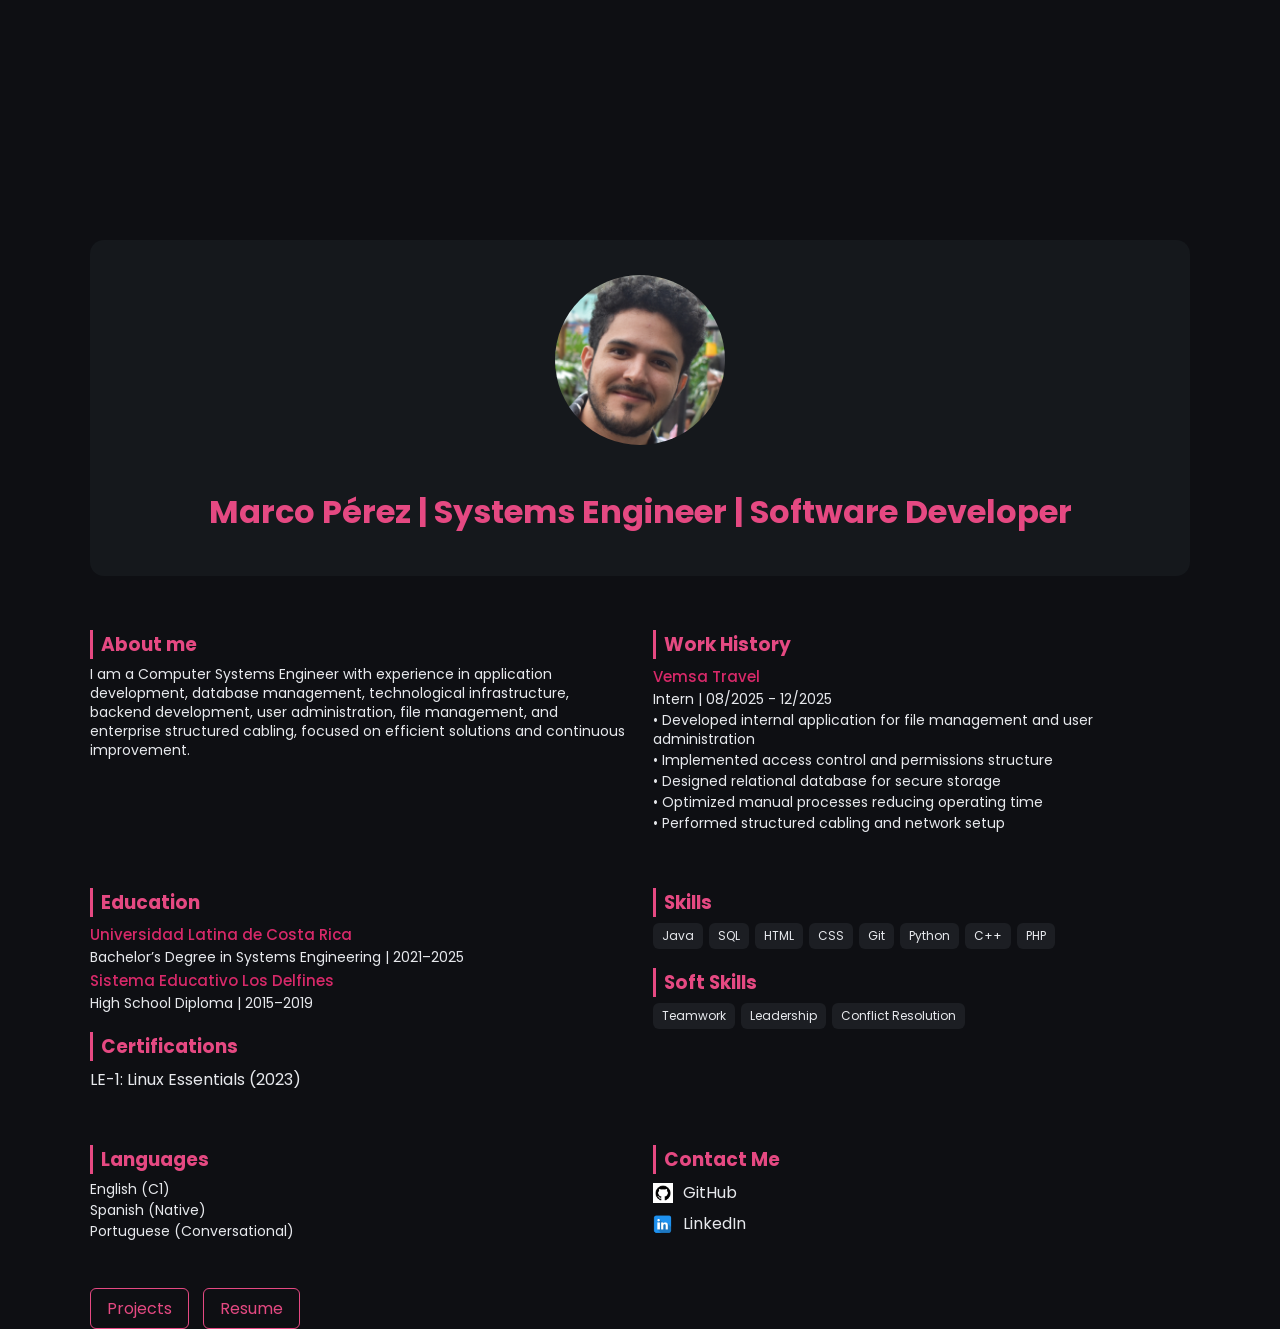
==== index.html @ 9535a128 "style changes 3" ====
<!DOCTYPE html>
<html>

<head>
  <title>Marco | Developer</title>
  <link rel="stylesheet" href="styles.css">
  <link href="https://fonts.googleapis.com/css2?family=Poppins&display=swap" rel="stylesheet">
</head>

<body>

  <div class="container">

    <div class="left">

      <!-- FOTO + NOMBRE ARRIBA -->
      <div class="full profile-top header-card">
        <img src="imagen.jpg">
        <h1>Marco Pérez | Systems Engineer | Software Developer</h1>
      </div>

      <!-- ABOUT -->
      <div class="section">
        <h3>About me</h3>
        <p>
          I am a Computer Systems Engineer with experience in application development, database management,
          technological infrastructure, backend development, user administration, file management, and enterprise
          structured cabling, focused on efficient solutions and continuous improvement.
        </p>
      </div>

      <!-- WORK -->
      <div class="section">
        <h3>Work History</h3>

        <h2>Vemsa Travel</h2>
        <p>Intern | 08/2025 - 12/2025</p>

        <p>• Developed internal application for file management and user administration</p>
        <p>• Implemented access control and permissions structure</p>
        <p>• Designed relational database for secure storage</p>
        <p>• Optimized manual processes reducing operating time</p>
        <p>• Performed structured cabling and network setup</p>
      </div>

      <!-- EDUCATION -->
      <div class="section">
        <h3>Education</h3>

        <h2>Universidad Latina de Costa Rica</h2>
        <p>Bachelor’s Degree in Systems Engineering | 2021–2025</p>

        <h2>Sistema Educativo Los Delfines</h2>
        <p>High School Diploma | 2015–2019</p>

        <h3>Certifications</h3>
        <a href="https://cs.lpi.org/caf/Xamman/certification/verify/LPI000562621/c6m9uy74zy" target="_blank">
          LE-1: Linux Essentials (2023)
        </a>
      </div>

      <!-- SKILLS -->
      <div class="section">
        <h3>Skills</h3>
        <div class="skills">
          <span class="skill">Java</span>
          <span class="skill">SQL</span>
          <span class="skill">HTML</span>
          <span class="skill">CSS</span>
          <span class="skill">Git</span>
          <span class="skill">Python</span>
          <span class="skill">C++</span>
          <span class="skill">PHP</span>
        </div>

        <h3>Soft Skills</h3>
        <div class="skills">
          <span class="skill">Teamwork</span>
          <span class="skill">Leadership</span>
          <span class="skill">Conflict Resolution</span>
        </div>
      </div>

      <!-- LANGUAGES -->
      <div class="section">
        <h3>Languages</h3>
        <p>English (C1)</p>
        <p>Spanish (Native)</p>
        <p>Portuguese (Conversational)</p>
      </div>

      <!-- CONTACT -->
      <div class="section">
        <h3>Contact Me</h3>

        <div class="contact">
          <a href="https://github.com/MarcoLeonardo-PR" target="_blank">
            <img src="github.jpg">
            <span>GitHub</span>
          </a>

          <a href="https://www.linkedin.com/in/marcoperezribeiro/" target="_blank">
            <img src="linkedin.png">
            <span>LinkedIn</span>
          </a>
        </div>
      </div>

      <!-- BOTONES -->
      <div class="full">
        <a href="proyectos.html" class="projects-btn">Projects</a>
        <a href="Resume_Marco_Perez_Ribeiro.pdf" target="_blank" class="projects-btn">Resume</a>
      </div>

    </div>

  </div>

</body>

</html>
---- styles.css ----
body {
  margin: 0;
  font-family: 'Poppins', sans-serif;
  background: #0E0F13;
  color: #E7E9ED;
}

/* CONTENEDOR */
.container {
  max-width: 1100px;
  margin: 0 auto;
  padding-top: 240px;
  display: flex;
  justify-content: center;
}

/* GRID */
.left {
  display: grid;
  grid-template-columns: 1fr 1fr;
  gap: 35px 25px; /* ↓ menos vertical, ↑ más horizontal */
  width: 100%;
}

/* FULL */
.full {
  grid-column: span 2;
}

/* HEADER */
.header-card {
  background: #15181c; /* tu nuevo color */
  padding: 35px;
  border-radius: 14px;
  text-align: center;
}

/* FOTO MÁS GRANDE */
.profile-top img {
  width: 170px;
  height: 170px;
  border-radius: 50%;
  object-fit: cover;
  margin-bottom: 15px;
}

/* TITULOS */
h1 {
  color: #E54982;
  margin-bottom: 5px;
}

/* SUBTITULO REAL */
h2 {
  color: #d72969;
  font-size: 15px; /* ahora sí más grande que texto */
  font-weight: 500;
  margin: 2px 0;
}

h3 {
  color: #E54982;
  margin-bottom: 6px;
  border-left: 3px solid #E54982;
  padding-left: 8px;
}

/* TEXTO */
p {
  margin: 2px 0;
  font-size: 14px;
  line-height: 1.35;
}

/* SECCIONES */
.section {
  margin: 0; /* elimina espacios verticales */
}

/* ARREGLO DE HUECOS GRANDES */
.section.full {
  margin-bottom: 10px;
}

/* LINKS */
a {
  color: #E7E9ED;
  text-decoration: none;
  transition: 0.2s;
}

a:hover {
  color: #E54982;
}

a:visited {
  color: #E7E9ED;
}

/* CONTACT */
.contact a {
  display: flex;
  align-items: center;
  gap: 10px;
  margin-bottom: 6px;
}

.contact img {
  width: 20px;
  height: 20px;
}

/* SKILLS */
.skills {
  display: flex;
  flex-wrap: wrap;
  gap: 6px;
}

.skill {
  background: #83899020;
  padding: 4px 9px;
  border-radius: 6px;
  font-size: 12px;
}

/* BOTONES */
.projects-btn {
  display: inline-block;
  margin-top: 10px;
  margin-right: 10px;
  padding: 7px 16px;
  border: 1px solid #E54982;
  color: #E54982;
  border-radius: 6px;
  transition: 0.3s;
}

.projects-btn:hover {
  background: #E54982;
  color: white;
}
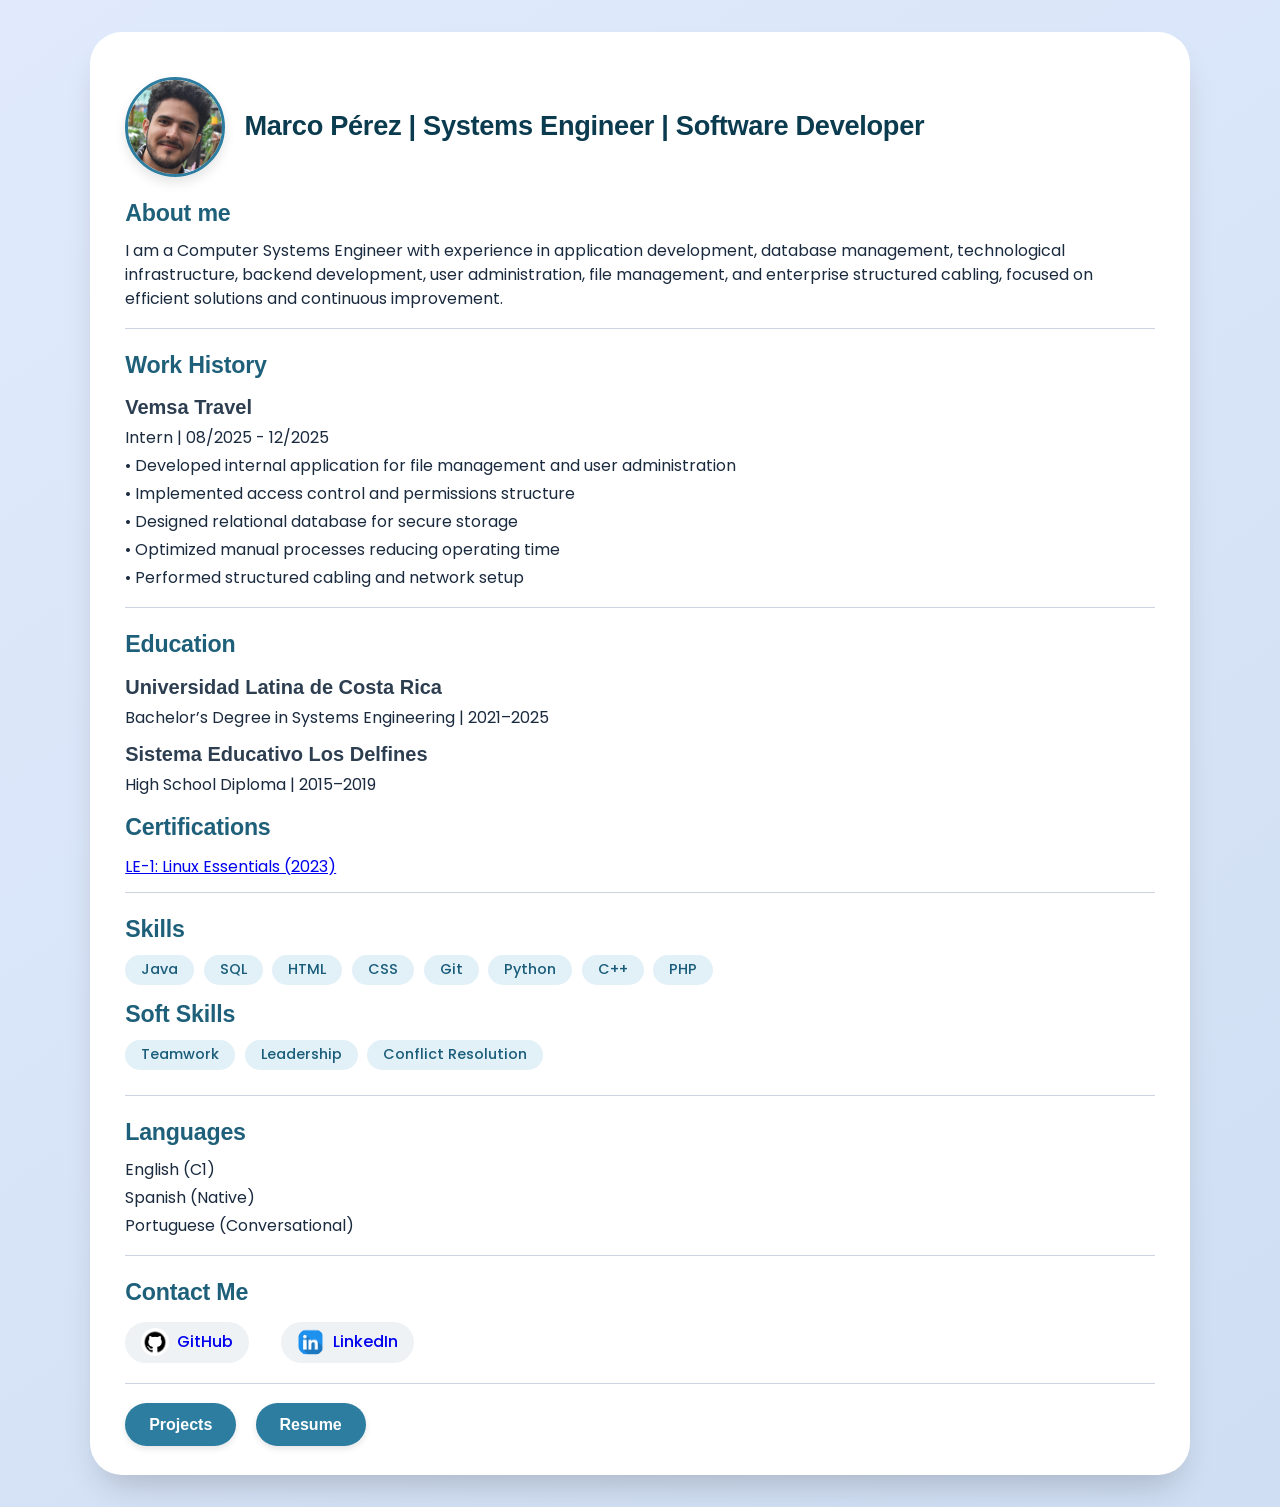
==== commit c017928f: "commit fixes" ====
--- a/index.html
+++ b/index.html
@@ -1,3 +1,4 @@
+<!-- index.html -->
 <!DOCTYPE html>
 <html>
 
@@ -13,9 +14,9 @@
 
     <div class="left">
 
-      <!-- FOTO + NOMBRE ARRIBA -->
+      <!-- FOTO + NOMBRE ARRIBA (espacio superior reducido) -->
       <div class="full profile-top header-card">
-        <img src="imagen.jpg">
+        <img src="imagen.jpg" alt="Marco Pérez">
         <h1>Marco Pérez | Systems Engineer | Software Developer</h1>
       </div>
 
@@ -43,7 +44,7 @@
         <p>• Performed structured cabling and network setup</p>
       </div>
 
-      <!-- EDUCATION -->
+      <!-- EDUCATION (ahora con menos espacio arriba respecto a About) -->
       <div class="section">
         <h3>Education</h3>
 
@@ -81,7 +82,7 @@
         </div>
       </div>
 
-      <!-- LANGUAGES -->
+      <!-- LANGUAGES (separación reducida con Soft Skills) -->
       <div class="section">
         <h3>Languages</h3>
         <p>English (C1)</p>
@@ -89,18 +90,18 @@
         <p>Portuguese (Conversational)</p>
       </div>
 
-      <!-- CONTACT -->
+      <!-- CONTACT (espacio reducido) -->
       <div class="section">
         <h3>Contact Me</h3>
 
         <div class="contact">
           <a href="https://github.com/MarcoLeonardo-PR" target="_blank">
-            <img src="github.jpg">
+            <img src="github.jpg" alt="GitHub">
             <span>GitHub</span>
           </a>
 
           <a href="https://www.linkedin.com/in/marcoperezribeiro/" target="_blank">
-            <img src="linkedin.png">
+            <img src="linkedin.png" alt="LinkedIn">
             <span>LinkedIn</span>
           </a>
         </div>
--- a/styles.css
+++ b/styles.css
@@ -1,142 +1,247 @@
+/* styles.css */
+* {
+  margin: 0;
+  padding: 0;
+  box-sizing: border-box;
+}
+
 body {
-  margin: 0;
+  background: linear-gradient(145deg, #e0eafc 0%, #cfdef3 100%);
   font-family: 'Poppins', sans-serif;
-  background: #0E0F13;
-  color: #E7E9ED;
-}
-
-/* CONTENEDOR */
+  padding: 2rem;
+  font-size: 1.1rem; /* texto base más grande */
+  line-height: 1.5;
+  color: #1a2a3f;
+}
+
 .container {
   max-width: 1100px;
   margin: 0 auto;
-  padding-top: 240px;
-  display: flex;
-  justify-content: center;
-}
-
-/* GRID */
+}
+
 .left {
-  display: grid;
-  grid-template-columns: 1fr 1fr;
-  gap: 35px 25px; /* ↓ menos vertical, ↑ más horizontal */
-  width: 100%;
-}
-
-/* FULL */
-.full {
-  grid-column: span 2;
-}
-
-/* HEADER */
-.header-card {
-  background: #15181c; /* tu nuevo color */
-  padding: 35px;
-  border-radius: 14px;
-  text-align: center;
-}
-
-/* FOTO MÁS GRANDE */
+  background: #ffffffdd;
+  backdrop-filter: blur(2px);
+  background: #fff;
+  border-radius: 2rem;
+  box-shadow: 0 20px 35px -12px rgba(0,0,0,0.2);
+  padding: 1.8rem 2.2rem;
+  transition: all 0.2s;
+}
+
+/* Header (foto + nombre) más arriba */
+.profile-top {
+  display: flex;
+  align-items: center;
+  gap: 1.5rem;
+  flex-wrap: wrap;
+  margin-bottom: 1.2rem;
+  margin-top: 0;        /* elimina espacio superior extra */
+  padding-top: 0;
+}
+
 .profile-top img {
-  width: 170px;
-  height: 170px;
+  width: 100px;
+  height: 100px;
+  object-fit: cover;
+  border-radius: 50%;
+  border: 3px solid #2c7da0;
+  box-shadow: 0 6px 12px rgba(0,0,0,0.1);
+}
+
+.profile-top h1 {
+  font-size: 1.7rem;
+  font-weight: 600;
+  color: #0b3b4f;
+  letter-spacing: -0.3px;
+  margin: 0;
+}
+
+/* Secciones: reducimos espacio entre ellas */
+.section {
+  margin-bottom: 1.2rem;  /* antes era más grande */
+  border-bottom: 1px solid #cbd5e1;
+  padding-bottom: 0.8rem;
+}
+
+.section:last-of-type {
+  border-bottom: none;
+}
+
+.section h3 {
+  font-size: 1.45rem;
+  font-weight: 600;
+  color: #1e5f7a;
+  margin: 0.8rem 0 0.5rem 0;
+  letter-spacing: -0.2px;
+}
+
+.section h2 {
+  font-size: 1.25rem;
+  font-weight: 600;
+  margin: 0.6rem 0 0.2rem 0;
+  color: #2c3e50;
+}
+
+.section p, .section a {
+  font-size: 1rem;
+  margin: 0.25rem 0;
+}
+
+.skills {
+  display: flex;
+  flex-wrap: wrap;
+  gap: 0.6rem;
+  margin: 0.5rem 0 0.8rem 0;
+}
+
+.skill {
+  background: #e2f0f7;
+  padding: 0.25rem 1rem;
+  border-radius: 30px;
+  font-size: 0.9rem;
+  font-weight: 500;
+  color: #1a5d7a;
+}
+
+/* Contacto iconos + texto */
+.contact {
+  display: flex;
+  gap: 2rem;
+  margin: 0.5rem 0 0.2rem;
+}
+
+.contact a {
+  display: inline-flex;
+  align-items: center;
+  gap: 0.5rem;
+  text-decoration: none;
+  background: #eef2f5;
+  padding: 0.4rem 1rem;
+  border-radius: 40px;
+  transition: 0.2s;
+  font-weight: 500;
+}
+
+.contact a:hover {
+  background: #cbdde9;
+  transform: scale(1.02);
+}
+
+.contact img {
+  width: 28px;
+  height: 28px;
   border-radius: 50%;
   object-fit: cover;
-  margin-bottom: 15px;
-}
-
-/* TITULOS */
+}
+
+/* Botones generales (Projects, Resume, Volver) */
+.full {
+  display: flex;
+  gap: 1.2rem;
+  margin-top: 1rem;
+  flex-wrap: wrap;
+}
+
+.projects-btn, .index-btn {
+  background: #2c7da0;
+  color: white;
+  padding: 0.6rem 1.5rem;
+  border-radius: 40px;
+  text-decoration: none;
+  font-weight: 600;
+  font-size: 1rem;
+  transition: 0.2s;
+  display: inline-block;
+  border: none;
+  cursor: pointer;
+  box-shadow: 0 3px 6px rgba(0,0,0,0.1);
+}
+
+.projects-btn:hover, .index-btn:hover {
+  background: #1f5e7a;
+  transform: translateY(-2px);
+}
+
+/* Ajuste específico para reducir espacio entre Soft Skills y Contact Me */
+.section:has(h3:contains("Soft Skills")) + .section,
+.section:has(h3:contains("Languages")) + .section {
+  margin-top: 0.2rem;
+}
+
+/* También reducimos espacio entre About me y Work History? Se pide específicamente between About me y Education (son distintas secciones), igualmente entre soft skills y contact me */
+/* La estructura ya tiene .section, el margin-bottom de .section = 1.2rem, y entre la sección de Skills y Languages ya es pequeño. 
+   Para mayor control, forzamos que el último .section (Contact) no tenga margen extra arriba */
+.section:last-of-type {
+  margin-bottom: 0;
+}
+
+/* Projects page (proyectos.html) */
+.projects {
+  display: flex;
+  flex-direction: column;
+  gap: 1.5rem;
+  margin: 1rem 0;
+}
+
+.project {
+  display: flex;
+  align-items: center;
+  gap: 1.2rem;
+  background: #f8fafc;
+  padding: 0.8rem;
+  border-radius: 1.5rem;
+  transition: 0.1s;
+}
+
+.project img {
+  width: 60px;
+  height: 60px;
+  border-radius: 16px;
+  object-fit: cover;
+  background: #cbd5e1;
+}
+
+.project a {
+  font-size: 1.15rem;
+  font-weight: 500;
+  text-decoration: none;
+  color: #1e5f7a;
+}
+
+.project a:hover {
+  text-decoration: underline;
+}
+
+nav {
+  margin-bottom: 1rem;
+  text-align: left;
+}
+
+nav a {
+  background: #2c7da0;
+  padding: 0.4rem 1rem;
+  border-radius: 2rem;
+  text-decoration: none;
+  color: white;
+  font-weight: 500;
+}
+
+/* Ajustes extra para espaciado consistente */
 h1 {
-  color: #E54982;
-  margin-bottom: 5px;
-}
-
-/* SUBTITULO REAL */
-h2 {
-  color: #d72969;
-  font-size: 15px; /* ahora sí más grande que texto */
-  font-weight: 500;
-  margin: 2px 0;
-}
-
-h3 {
-  color: #E54982;
-  margin-bottom: 6px;
-  border-left: 3px solid #E54982;
-  padding-left: 8px;
-}
-
-/* TEXTO */
-p {
-  margin: 2px 0;
-  font-size: 14px;
-  line-height: 1.35;
-}
-
-/* SECCIONES */
-.section {
-  margin: 0; /* elimina espacios verticales */
-}
-
-/* ARREGLO DE HUECOS GRANDES */
-.section.full {
-  margin-bottom: 10px;
-}
-
-/* LINKS */
-a {
-  color: #E7E9ED;
-  text-decoration: none;
-  transition: 0.2s;
-}
-
-a:hover {
-  color: #E54982;
-}
-
-a:visited {
-  color: #E7E9ED;
-}
-
-/* CONTACT */
-.contact a {
-  display: flex;
-  align-items: center;
-  gap: 10px;
-  margin-bottom: 6px;
-}
-
-.contact img {
-  width: 20px;
-  height: 20px;
-}
-
-/* SKILLS */
-.skills {
-  display: flex;
-  flex-wrap: wrap;
-  gap: 6px;
-}
-
-.skill {
-  background: #83899020;
-  padding: 4px 9px;
-  border-radius: 6px;
-  font-size: 12px;
-}
-
-/* BOTONES */
-.projects-btn {
-  display: inline-block;
-  margin-top: 10px;
-  margin-right: 10px;
-  padding: 7px 16px;
-  border: 1px solid #E54982;
-  color: #E54982;
-  border-radius: 6px;
-  transition: 0.3s;
-}
-
-.projects-btn:hover {
-  background: #E54982;
-  color: white;
+  font-size: 2rem;
+  margin-bottom: 1rem;
+  color: #0b3b4f;
+}
+
+@media (max-width: 700px) {
+  body {
+    padding: 1rem;
+  }
+  .left {
+    padding: 1.2rem;
+  }
+  .profile-top h1 {
+    font-size: 1.3rem;
+  }
 }
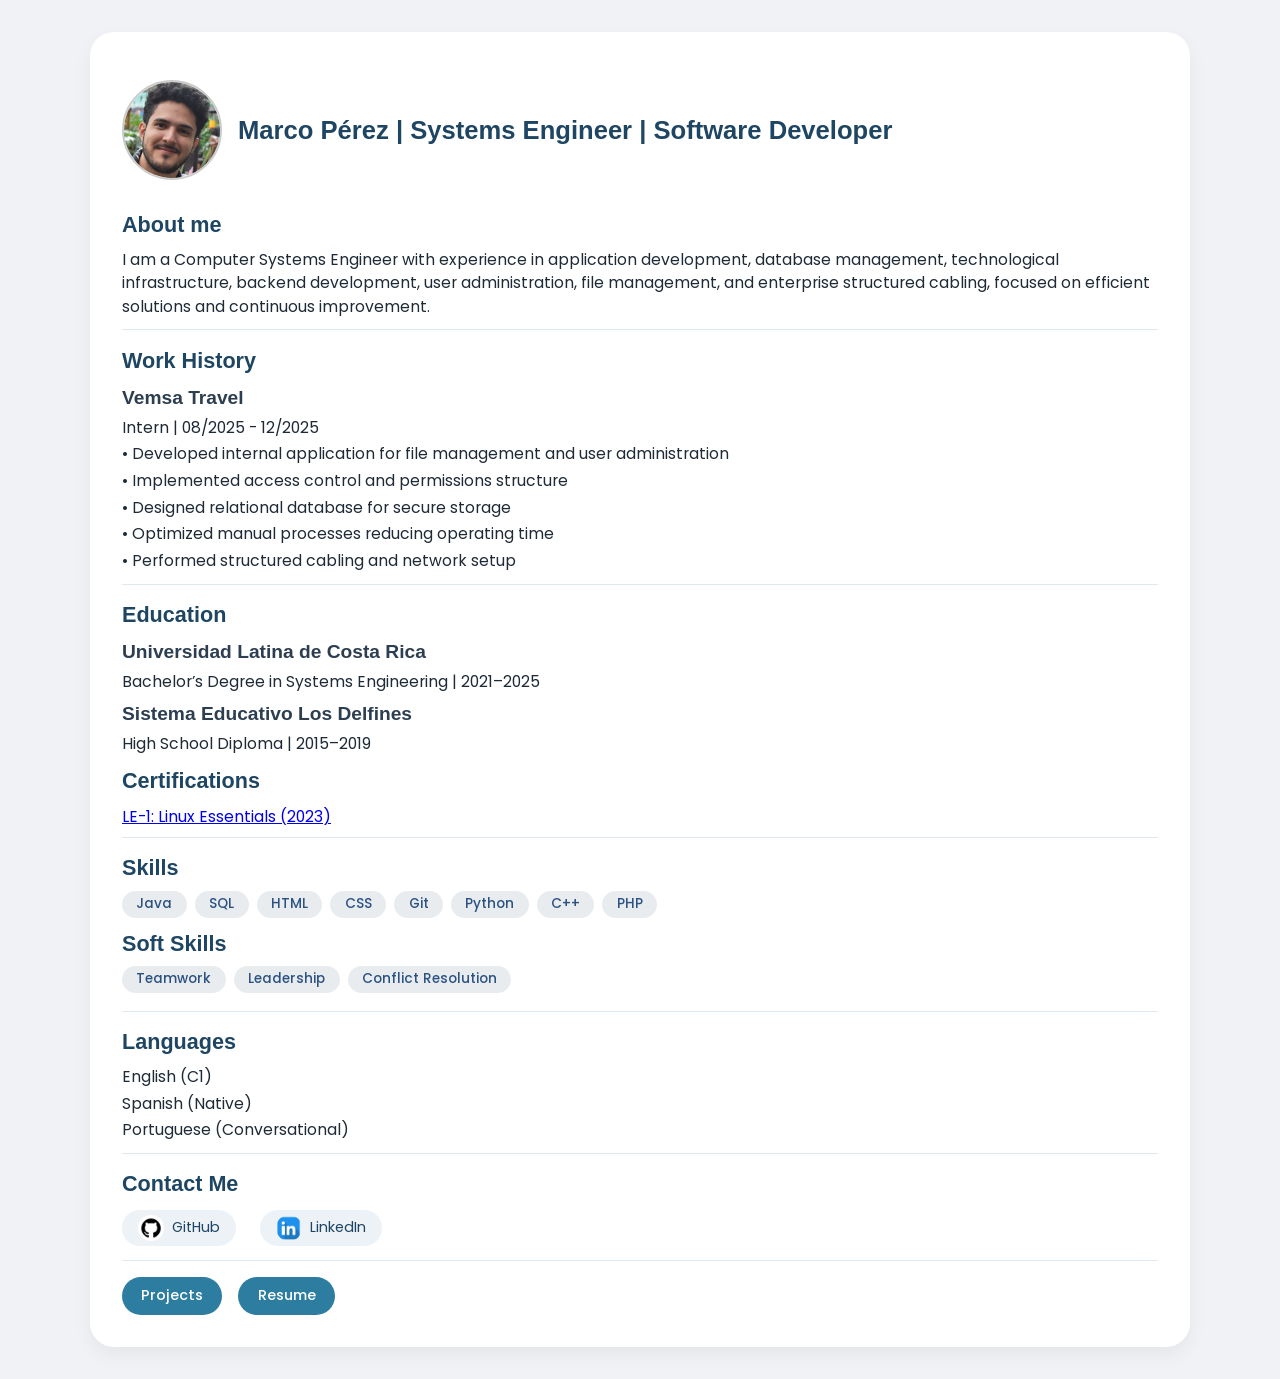
==== commit 83e8264b: "style revert" ====
--- a/index.html
+++ b/index.html
@@ -1,4 +1,3 @@
-<!-- index.html -->
 <!DOCTYPE html>
 <html>
 
@@ -14,8 +13,8 @@
 
     <div class="left">
 
-      <!-- FOTO + NOMBRE ARRIBA (espacio superior reducido) -->
-      <div class="full profile-top header-card">
+      <!-- FOTO + NOMBRE ARRIBA -->
+      <div class="full profile-top">
         <img src="imagen.jpg" alt="Marco Pérez">
         <h1>Marco Pérez | Systems Engineer | Software Developer</h1>
       </div>
@@ -44,7 +43,7 @@
         <p>• Performed structured cabling and network setup</p>
       </div>
 
-      <!-- EDUCATION (ahora con menos espacio arriba respecto a About) -->
+      <!-- EDUCATION -->
       <div class="section">
         <h3>Education</h3>
 
@@ -82,7 +81,7 @@
         </div>
       </div>
 
-      <!-- LANGUAGES (separación reducida con Soft Skills) -->
+      <!-- LANGUAGES -->
       <div class="section">
         <h3>Languages</h3>
         <p>English (C1)</p>
@@ -90,7 +89,7 @@
         <p>Portuguese (Conversational)</p>
       </div>
 
-      <!-- CONTACT (espacio reducido) -->
+      <!-- CONTACT -->
       <div class="section">
         <h3>Contact Me</h3>
 
--- a/styles.css
+++ b/styles.css
@@ -1,4 +1,5 @@
-/* styles.css */
+/* styles.css - mantiene el estilo original solo con ajustes de espaciado y tamaño */
+
 * {
   margin: 0;
   padding: 0;
@@ -6,12 +7,12 @@
 }
 
 body {
-  background: linear-gradient(145deg, #e0eafc 0%, #cfdef3 100%);
+  background: #f0f2f5;   /* color neutro claro, sin gradientes */
   font-family: 'Poppins', sans-serif;
   padding: 2rem;
-  font-size: 1.1rem; /* texto base más grande */
+  font-size: 1.05rem;    /* antes solía ser 1rem, ahora ligeramente más grande */
   line-height: 1.5;
-  color: #1a2a3f;
+  color: #1e2a36;
 }
 
 .container {
@@ -20,24 +21,20 @@
 }
 
 .left {
-  background: #ffffffdd;
-  backdrop-filter: blur(2px);
-  background: #fff;
-  border-radius: 2rem;
-  box-shadow: 0 20px 35px -12px rgba(0,0,0,0.2);
-  padding: 1.8rem 2.2rem;
-  transition: all 0.2s;
-}
-
-/* Header (foto + nombre) más arriba */
+  background: white;
+  border-radius: 1.5rem;
+  box-shadow: 0 8px 20px rgba(0,0,0,0.05);
+  padding: 2rem 2rem;
+}
+
+/* Header más arriba: eliminamos margen superior */
 .profile-top {
   display: flex;
   align-items: center;
   gap: 1.5rem;
   flex-wrap: wrap;
-  margin-bottom: 1.2rem;
-  margin-top: 0;        /* elimina espacio superior extra */
-  padding-top: 0;
+  margin-top: 0;          /* antes podía tener margin-top, lo quitamos */
+  margin-bottom: 1.8rem;
 }
 
 .profile-top img {
@@ -45,70 +42,69 @@
   height: 100px;
   object-fit: cover;
   border-radius: 50%;
-  border: 3px solid #2c7da0;
-  box-shadow: 0 6px 12px rgba(0,0,0,0.1);
+  border: 2px solid #ccc;
 }
 
 .profile-top h1 {
-  font-size: 1.7rem;
+  font-size: 1.6rem;
   font-weight: 600;
-  color: #0b3b4f;
-  letter-spacing: -0.3px;
+  color: #1e4663;
   margin: 0;
 }
 
-/* Secciones: reducimos espacio entre ellas */
+/* Secciones: menos espacio entre ellas */
 .section {
-  margin-bottom: 1.2rem;  /* antes era más grande */
-  border-bottom: 1px solid #cbd5e1;
-  padding-bottom: 0.8rem;
+  margin-bottom: 0.9rem;   /* reducido respecto a lo original */
+  border-bottom: 1px solid #e2e8f0;
+  padding-bottom: 0.5rem;
 }
 
 .section:last-of-type {
   border-bottom: none;
+  margin-bottom: 0;
 }
 
 .section h3 {
-  font-size: 1.45rem;
+  font-size: 1.35rem;
   font-weight: 600;
-  color: #1e5f7a;
-  margin: 0.8rem 0 0.5rem 0;
-  letter-spacing: -0.2px;
+  color: #1e4663;
+  margin: 0.6rem 0 0.4rem 0;
 }
 
 .section h2 {
-  font-size: 1.25rem;
+  font-size: 1.2rem;
   font-weight: 600;
-  margin: 0.6rem 0 0.2rem 0;
+  margin: 0.4rem 0 0.1rem 0;
   color: #2c3e50;
 }
 
 .section p, .section a {
-  font-size: 1rem;
-  margin: 0.25rem 0;
-}
-
+  font-size: 0.98rem;
+  margin: 0.2rem 0;
+}
+
+/* Skills (mismo estilo original) */
 .skills {
   display: flex;
   flex-wrap: wrap;
-  gap: 0.6rem;
-  margin: 0.5rem 0 0.8rem 0;
+  gap: 0.5rem;
+  margin: 0.3rem 0 0.6rem 0;
 }
 
 .skill {
-  background: #e2f0f7;
-  padding: 0.25rem 1rem;
+  background: #e9ecef;
+  padding: 0.2rem 0.9rem;
   border-radius: 30px;
-  font-size: 0.9rem;
+  font-size: 0.85rem;
   font-weight: 500;
-  color: #1a5d7a;
-}
-
-/* Contacto iconos + texto */
+  color: #2c5282;
+}
+
+/* Contacto */
 .contact {
   display: flex;
-  gap: 2rem;
-  margin: 0.5rem 0 0.2rem;
+  gap: 1.5rem;
+  margin: 0.4rem 0 0.2rem;
 }
 
 .contact a {
@@ -116,29 +112,29 @@
   align-items: center;
   gap: 0.5rem;
   text-decoration: none;
-  background: #eef2f5;
-  padding: 0.4rem 1rem;
+  background: #edf2f7;
+  padding: 0.3rem 1rem;
   border-radius: 40px;
   transition: 0.2s;
-  font-weight: 500;
+  font-size: 0.9rem;
+  color: #1e4663;
 }
 
 .contact a:hover {
-  background: #cbdde9;
-  transform: scale(1.02);
+  background: #dce4ec;
 }
 
 .contact img {
-  width: 28px;
-  height: 28px;
+  width: 26px;
+  height: 26px;
   border-radius: 50%;
   object-fit: cover;
 }
 
-/* Botones generales (Projects, Resume, Volver) */
+/* Botones (Projects, Resume, Volver) */
 .full {
   display: flex;
-  gap: 1.2rem;
+  gap: 1rem;
   margin-top: 1rem;
   flex-wrap: wrap;
 }
@@ -146,92 +142,82 @@
 .projects-btn, .index-btn {
   background: #2c7da0;
   color: white;
-  padding: 0.6rem 1.5rem;
+  padding: 0.5rem 1.2rem;
   border-radius: 40px;
   text-decoration: none;
-  font-weight: 600;
-  font-size: 1rem;
+  font-weight: 500;
+  font-size: 0.9rem;
   transition: 0.2s;
   display: inline-block;
   border: none;
   cursor: pointer;
-  box-shadow: 0 3px 6px rgba(0,0,0,0.1);
 }
 
 .projects-btn:hover, .index-btn:hover {
   background: #1f5e7a;
-  transform: translateY(-2px);
-}
-
-/* Ajuste específico para reducir espacio entre Soft Skills y Contact Me */
-.section:has(h3:contains("Soft Skills")) + .section,
-.section:has(h3:contains("Languages")) + .section {
-  margin-top: 0.2rem;
-}
-
-/* También reducimos espacio entre About me y Work History? Se pide específicamente between About me y Education (son distintas secciones), igualmente entre soft skills y contact me */
-/* La estructura ya tiene .section, el margin-bottom de .section = 1.2rem, y entre la sección de Skills y Languages ya es pequeño. 
-   Para mayor control, forzamos que el último .section (Contact) no tenga margen extra arriba */
-.section:last-of-type {
-  margin-bottom: 0;
-}
-
-/* Projects page (proyectos.html) */
+}
+
+/* Página de proyectos */
 .projects {
   display: flex;
   flex-direction: column;
-  gap: 1.5rem;
+  gap: 1rem;
   margin: 1rem 0;
 }
 
 .project {
   display: flex;
   align-items: center;
-  gap: 1.2rem;
-  background: #f8fafc;
-  padding: 0.8rem;
-  border-radius: 1.5rem;
-  transition: 0.1s;
+  gap: 1rem;
+  background: #f9fafb;
+  padding: 0.6rem;
+  border-radius: 1rem;
 }
 
 .project img {
-  width: 60px;
-  height: 60px;
-  border-radius: 16px;
+  width: 55px;
+  height: 55px;
+  border-radius: 12px;
   object-fit: cover;
-  background: #cbd5e1;
+  background: #ddd;
 }
 
 .project a {
-  font-size: 1.15rem;
+  font-size: 1rem;
   font-weight: 500;
   text-decoration: none;
-  color: #1e5f7a;
-}
-
-.project a:hover {
-  text-decoration: underline;
+  color: #2c7da0;
 }
 
 nav {
   margin-bottom: 1rem;
-  text-align: left;
 }
 
 nav a {
   background: #2c7da0;
-  padding: 0.4rem 1rem;
+  padding: 0.3rem 1rem;
   border-radius: 2rem;
   text-decoration: none;
   color: white;
-  font-weight: 500;
-}
-
-/* Ajustes extra para espaciado consistente */
+  font-size: 0.9rem;
+}
+
 h1 {
-  font-size: 2rem;
-  margin-bottom: 1rem;
-  color: #0b3b4f;
+  font-size: 1.9rem;
+  margin-bottom: 0.8rem;
+  color: #1e4663;
+}
+
+/* Ajuste extra para reducir espacio entre Soft Skills y Contact Me:
+   la sección de Languages (que está en medio) tendrá menos margen superior */
+.section:has(h3:contains("Languages")) {
+  margin-top: 0;
+  margin-bottom: 0.5rem;
+}
+
+/* Además, reducimos el espacio después de Skills (donde están los Soft Skills) */
+.section:has(h3:contains("Skills")) {
+  margin-bottom: 0.3rem;
 }
 
 @media (max-width: 700px) {
@@ -239,9 +225,6 @@
     padding: 1rem;
   }
   .left {
-    padding: 1.2rem;
-  }
-  .profile-top h1 {
-    font-size: 1.3rem;
+    padding: 1rem;
   }
 }
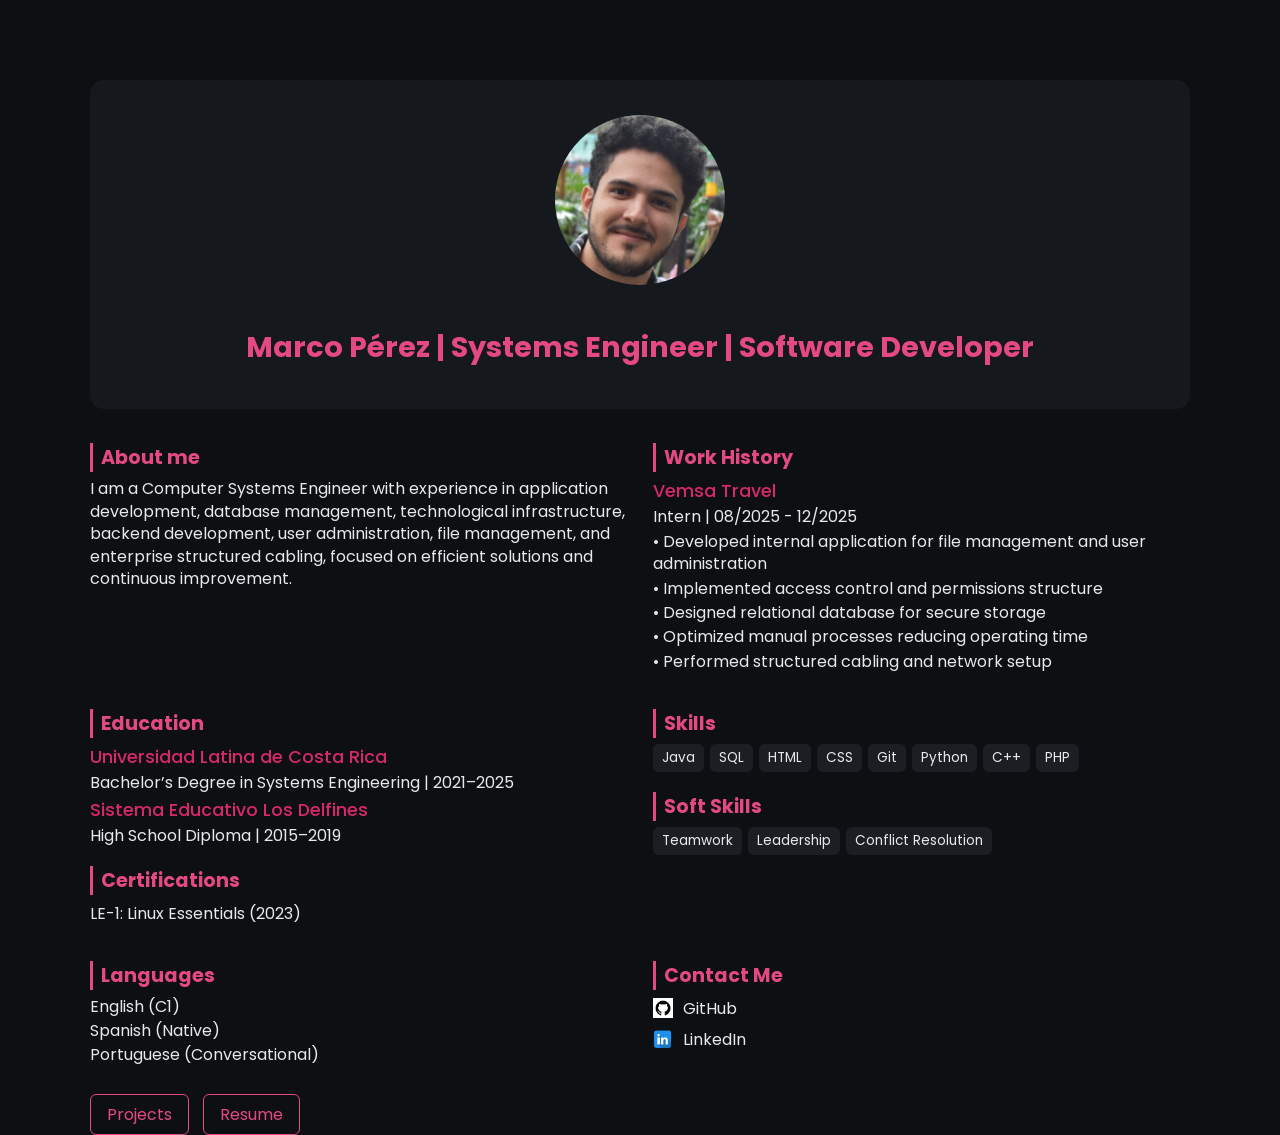
==== commit 8ee1032a: "restyle css" ====
--- a/index.html
+++ b/index.html
@@ -14,8 +14,8 @@
     <div class="left">
 
       <!-- FOTO + NOMBRE ARRIBA -->
-      <div class="full profile-top">
-        <img src="imagen.jpg" alt="Marco Pérez">
+      <div class="full profile-top header-card">
+        <img src="imagen.jpg">
         <h1>Marco Pérez | Systems Engineer | Software Developer</h1>
       </div>
 
@@ -95,12 +95,12 @@
 
         <div class="contact">
           <a href="https://github.com/MarcoLeonardo-PR" target="_blank">
-            <img src="github.jpg" alt="GitHub">
+            <img src="github.jpg">
             <span>GitHub</span>
           </a>
 
           <a href="https://www.linkedin.com/in/marcoperezribeiro/" target="_blank">
-            <img src="linkedin.png" alt="LinkedIn">
+            <img src="linkedin.png">
             <span>LinkedIn</span>
           </a>
         </div>
--- a/styles.css
+++ b/styles.css
@@ -1,230 +1,146 @@
-/* styles.css - mantiene el estilo original solo con ajustes de espaciado y tamaño */
-
-* {
+/* Tu CSS original con solo los cambios solicitados */
+body {
   margin: 0;
-  padding: 0;
-  box-sizing: border-box;
+  font-family: 'Poppins', sans-serif;
+  background: #0E0F13;
+  color: #E7E9ED;
+  font-size: 16px;   /* base más grande */
 }
 
-body {
-  background: #f0f2f5;   /* color neutro claro, sin gradientes */
-  font-family: 'Poppins', sans-serif;
-  padding: 2rem;
-  font-size: 1.05rem;    /* antes solía ser 1rem, ahora ligeramente más grande */
-  line-height: 1.5;
-  color: #1e2a36;
-}
-
+/* CONTENEDOR */
 .container {
   max-width: 1100px;
   margin: 0 auto;
+  padding-top: 80px;   /* antes 240px - ahora más arriba */
+  display: flex;
+  justify-content: center;
 }
 
+/* GRID */
 .left {
-  background: white;
-  border-radius: 1.5rem;
-  box-shadow: 0 8px 20px rgba(0,0,0,0.05);
-  padding: 2rem 2rem;
+  display: grid;
+  grid-template-columns: 1fr 1fr;
+  gap: 15px 25px;      /* antes 35px 25px - menos espacio vertical */
+  width: 100%;
 }
 
-/* Header más arriba: eliminamos margen superior */
-.profile-top {
-  display: flex;
-  align-items: center;
-  gap: 1.5rem;
-  flex-wrap: wrap;
-  margin-top: 0;          /* antes podía tener margin-top, lo quitamos */
-  margin-bottom: 1.8rem;
+/* FULL */
+.full {
+  grid-column: span 2;
 }
 
-.profile-top img {
-  width: 100px;
-  height: 100px;
-  object-fit: cover;
-  border-radius: 50%;
-  border: 2px solid #ccc;
+/* HEADER */
+.header-card {
+  background: #15181c;
+  padding: 35px;
+  border-radius: 14px;
+  text-align: center;
 }
 
-.profile-top h1 {
-  font-size: 1.6rem;
-  font-weight: 600;
-  color: #1e4663;
+/* FOTO MÁS GRANDE */
+.profile-top img {
+  width: 170px;
+  height: 170px;
+  border-radius: 50%;
+  object-fit: cover;
+  margin-bottom: 15px;
+}
+
+/* TITULOS */
+h1 {
+  color: #E54982;
+  margin-bottom: 5px;
+  font-size: 1.8rem;   /* más grande */
+}
+
+/* SUBTITULO REAL */
+h2 {
+  color: #d72969;
+  font-size: 1.1rem;   /* antes 15px */
+  font-weight: 500;
+  margin: 2px 0;
+}
+
+h3 {
+  color: #E54982;
+  margin-bottom: 6px;
+  border-left: 3px solid #E54982;
+  padding-left: 8px;
+  font-size: 1.2rem;   /* antes sin definir, ahora más grande */
+}
+
+/* TEXTO */
+p {
+  margin: 2px 0;
+  font-size: 1rem;     /* antes 14px */
+  line-height: 1.4;
+}
+
+/* SECCIONES */
+.section {
   margin: 0;
 }
 
-/* Secciones: menos espacio entre ellas */
-.section {
-  margin-bottom: 0.9rem;   /* reducido respecto a lo original */
-  border-bottom: 1px solid #e2e8f0;
-  padding-bottom: 0.5rem;
+/* ARREGLO DE HUECOS GRANDES */
+.section.full {
+  margin-bottom: 10px;
 }
 
-.section:last-of-type {
-  border-bottom: none;
-  margin-bottom: 0;
+/* LINKS */
+a {
+  color: #E7E9ED;
+  text-decoration: none;
+  transition: 0.2s;
 }
 
-.section h3 {
-  font-size: 1.35rem;
-  font-weight: 600;
-  color: #1e4663;
-  margin: 0.6rem 0 0.4rem 0;
+a:hover {
+  color: #E54982;
 }
 
-.section h2 {
-  font-size: 1.2rem;
-  font-weight: 600;
-  margin: 0.4rem 0 0.1rem 0;
-  color: #2c3e50;
+a:visited {
+  color: #E7E9ED;
 }
 
-.section p, .section a {
-  font-size: 0.98rem;
-  margin: 0.2rem 0;
+/* CONTACT */
+.contact a {
+  display: flex;
+  align-items: center;
+  gap: 10px;
+  margin-bottom: 6px;
 }
 
-/* Skills (mismo estilo original) */
+.contact img {
+  width: 20px;
+  height: 20px;
+}
+
+/* SKILLS */
 .skills {
   display: flex;
   flex-wrap: wrap;
-  gap: 0.5rem;
-  margin: 0.3rem 0 0.6rem 0;
+  gap: 6px;
 }
 
 .skill {
-  background: #e9ecef;
-  padding: 0.2rem 0.9rem;
-  border-radius: 30px;
-  font-size: 0.85rem;
-  font-weight: 500;
-  color: #2c5282;
+  background: #83899020;
+  padding: 4px 9px;
+  border-radius: 6px;
+  font-size: 0.85rem;  /* antes 12px, ligeramente más grande */
 }
 
-/* Contacto */
-.contact {
-  display: flex;
-  gap: 1.5rem;
-  margin: 0.4rem 0 0.2rem;
+/* BOTONES */
+.projects-btn {
+  display: inline-block;
+  margin-top: 10px;
+  margin-right: 10px;
+  padding: 7px 16px;
+  border: 1px solid #E54982;
+  color: #E54982;
+  border-radius: 6px;
+  transition: 0.3s;
 }
 
-.contact a {
-  display: inline-flex;
-  align-items: center;
-  gap: 0.5rem;
-  text-decoration: none;
-  background: #edf2f7;
-  padding: 0.3rem 1rem;
-  border-radius: 40px;
-  transition: 0.2s;
-  font-size: 0.9rem;
-  color: #1e4663;
-}
-
-.contact a:hover {
-  background: #dce4ec;
-}
-
-.contact img {
-  width: 26px;
-  height: 26px;
-  border-radius: 50%;
-  object-fit: cover;
-}
-
-/* Botones (Projects, Resume, Volver) */
-.full {
-  display: flex;
-  gap: 1rem;
-  margin-top: 1rem;
-  flex-wrap: wrap;
-}
-
-.projects-btn, .index-btn {
-  background: #2c7da0;
+.projects-btn:hover {
+  background: #E54982;
   color: white;
-  padding: 0.5rem 1.2rem;
-  border-radius: 40px;
-  text-decoration: none;
-  font-weight: 500;
-  font-size: 0.9rem;
-  transition: 0.2s;
-  display: inline-block;
-  border: none;
-  cursor: pointer;
-}
-
-.projects-btn:hover, .index-btn:hover {
-  background: #1f5e7a;
-}
-
-/* Página de proyectos */
-.projects {
-  display: flex;
-  flex-direction: column;
-  gap: 1rem;
-  margin: 1rem 0;
-}
-
-.project {
-  display: flex;
-  align-items: center;
-  gap: 1rem;
-  background: #f9fafb;
-  padding: 0.6rem;
-  border-radius: 1rem;
-}
-
-.project img {
-  width: 55px;
-  height: 55px;
-  border-radius: 12px;
-  object-fit: cover;
-  background: #ddd;
-}
-
-.project a {
-  font-size: 1rem;
-  font-weight: 500;
-  text-decoration: none;
-  color: #2c7da0;
-}
-
-nav {
-  margin-bottom: 1rem;
-}
-
-nav a {
-  background: #2c7da0;
-  padding: 0.3rem 1rem;
-  border-radius: 2rem;
-  text-decoration: none;
-  color: white;
-  font-size: 0.9rem;
-}
-
-h1 {
-  font-size: 1.9rem;
-  margin-bottom: 0.8rem;
-  color: #1e4663;
-}
-
-/* Ajuste extra para reducir espacio entre Soft Skills y Contact Me:
-   la sección de Languages (que está en medio) tendrá menos margen superior */
-.section:has(h3:contains("Languages")) {
-  margin-top: 0;
-  margin-bottom: 0.5rem;
-}
-
-/* Además, reducimos el espacio después de Skills (donde están los Soft Skills) */
-.section:has(h3:contains("Skills")) {
-  margin-bottom: 0.3rem;
-}
-
-@media (max-width: 700px) {
-  body {
-    padding: 1rem;
-  }
-  .left {
-    padding: 1rem;
-  }
 }
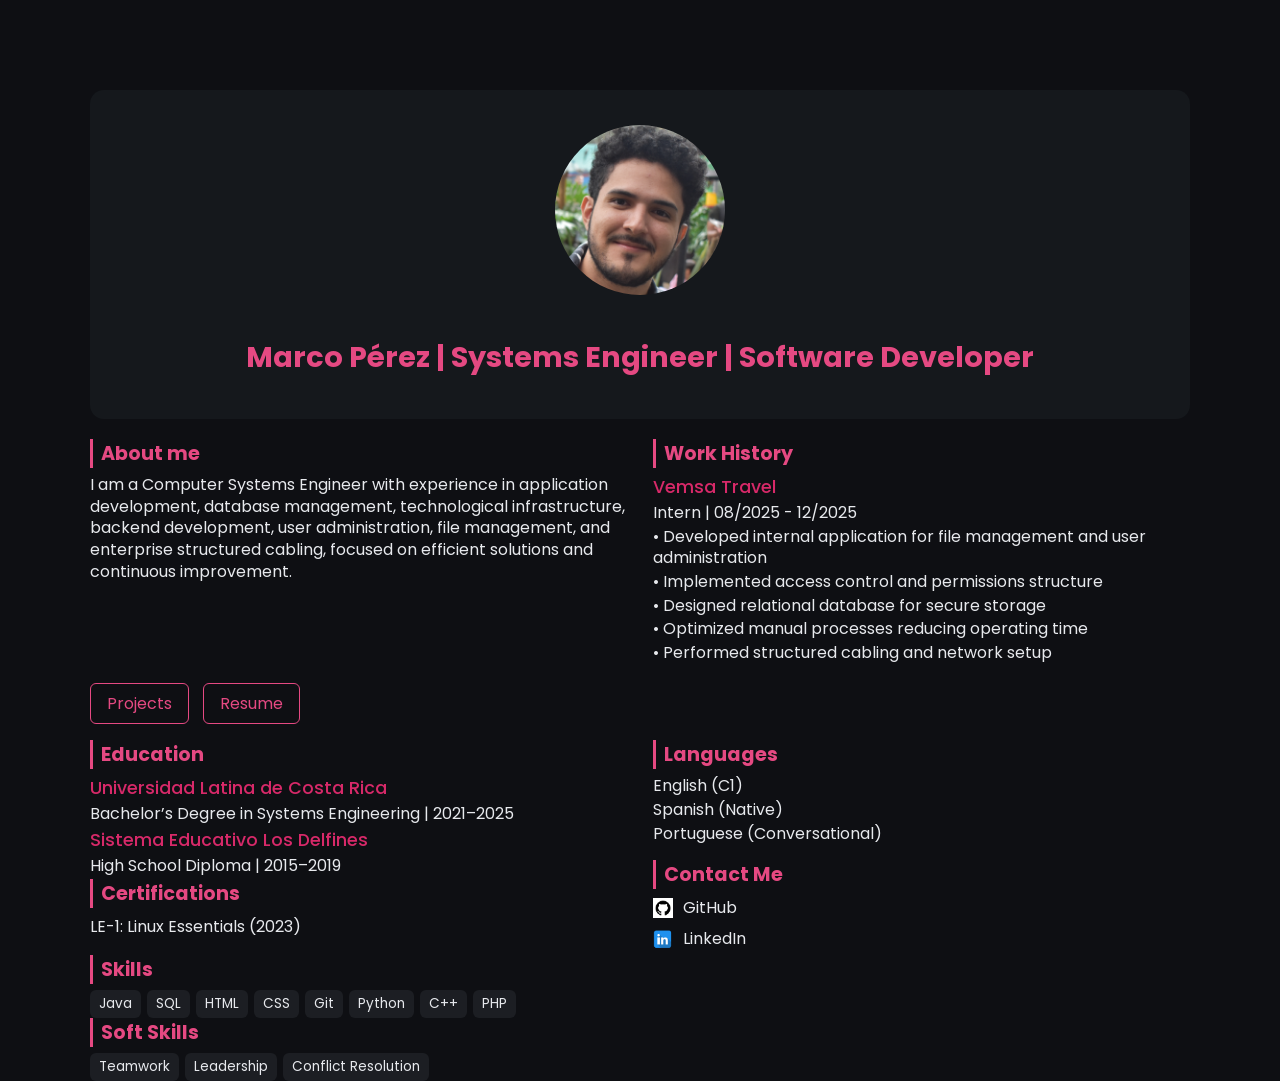
==== commit 81d5be8d: "works!" ====
--- a/index.html
+++ b/index.html
@@ -43,6 +43,12 @@
         <p>• Performed structured cabling and network setup</p>
       </div>
 
+      <!-- BOTONES -->
+      <div class="full">
+        <a href="proyectos.html" class="projects-btn">Projects</a>
+        <a href="Resume_Marco_Perez_Ribeiro.pdf" target="_blank" class="projects-btn">Resume</a>
+      </div>
+      
       <!-- EDUCATION -->
       <div class="section">
         <h3>Education</h3>
@@ -106,11 +112,7 @@
         </div>
       </div>
 
-      <!-- BOTONES -->
-      <div class="full">
-        <a href="proyectos.html" class="projects-btn">Projects</a>
-        <a href="Resume_Marco_Perez_Ribeiro.pdf" target="_blank" class="projects-btn">Resume</a>
-      </div>
+      
 
     </div>
 
--- a/styles.css
+++ b/styles.css
@@ -1,43 +1,45 @@
-/* Tu CSS original con solo los cambios solicitados */
+/* Nueva implementación con columnas - respeta colores originales */
 body {
   margin: 0;
   font-family: 'Poppins', sans-serif;
   background: #0E0F13;
   color: #E7E9ED;
-  font-size: 16px;   /* base más grande */
+  font-size: 16px;
 }
 
-/* CONTENEDOR */
 .container {
   max-width: 1100px;
   margin: 0 auto;
-  padding-top: 80px;   /* antes 240px - ahora más arriba */
+  padding-top: 80px;
   display: flex;
   justify-content: center;
 }
 
-/* GRID */
 .left {
-  display: grid;
-  grid-template-columns: 1fr 1fr;
-  gap: 15px 25px;      /* antes 35px 25px - menos espacio vertical */
+  column-count: 2;
+  column-gap: 25px;
   width: 100%;
 }
 
-/* FULL */
+/* Evita que los bloques se dividan entre columnas */
+.header-card,
+.section,
 .full {
-  grid-column: span 2;
+  break-inside: avoid;
+  page-break-inside: avoid;
+  margin-bottom: 16px;  /* Ajusta este valor para más o menos espacio */
 }
 
-/* HEADER */
+/* Header ocupa ambas columnas */
 .header-card {
+  column-span: all;
   background: #15181c;
   padding: 35px;
   border-radius: 14px;
   text-align: center;
+  margin-bottom: 20px;
 }
 
-/* FOTO MÁS GRANDE */
 .profile-top img {
   width: 170px;
   height: 170px;
@@ -46,17 +48,15 @@
   margin-bottom: 15px;
 }
 
-/* TITULOS */
 h1 {
   color: #E54982;
   margin-bottom: 5px;
-  font-size: 1.8rem;   /* más grande */
+  font-size: 1.8rem;
 }
 
-/* SUBTITULO REAL */
 h2 {
   color: #d72969;
-  font-size: 1.1rem;   /* antes 15px */
+  font-size: 1.1rem;
   font-weight: 500;
   margin: 2px 0;
 }
@@ -66,69 +66,22 @@
   margin-bottom: 6px;
   border-left: 3px solid #E54982;
   padding-left: 8px;
-  font-size: 1.2rem;   /* antes sin definir, ahora más grande */
+  font-size: 1.2rem;
+  margin-top: 0;
 }
 
-/* TEXTO */
 p {
   margin: 2px 0;
-  font-size: 1rem;     /* antes 14px */
-  line-height: 1.4;
+  font-size: 1rem;
+  line-height: 1.35;
 }
 
-/* SECCIONES */
-.section {
-  margin: 0;
+/* Botones también a ancho completo */
+.full {
+  column-span: all;
+  margin-top: 10px;
 }
 
-/* ARREGLO DE HUECOS GRANDES */
-.section.full {
-  margin-bottom: 10px;
-}
-
-/* LINKS */
-a {
-  color: #E7E9ED;
-  text-decoration: none;
-  transition: 0.2s;
-}
-
-a:hover {
-  color: #E54982;
-}
-
-a:visited {
-  color: #E7E9ED;
-}
-
-/* CONTACT */
-.contact a {
-  display: flex;
-  align-items: center;
-  gap: 10px;
-  margin-bottom: 6px;
-}
-
-.contact img {
-  width: 20px;
-  height: 20px;
-}
-
-/* SKILLS */
-.skills {
-  display: flex;
-  flex-wrap: wrap;
-  gap: 6px;
-}
-
-.skill {
-  background: #83899020;
-  padding: 4px 9px;
-  border-radius: 6px;
-  font-size: 0.85rem;  /* antes 12px, ligeramente más grande */
-}
-
-/* BOTONES */
 .projects-btn {
   display: inline-block;
   margin-top: 10px;
@@ -143,4 +96,39 @@
 .projects-btn:hover {
   background: #E54982;
   color: white;
+}
+
+/* Skills y otros elementos internos */
+.skills {
+  display: flex;
+  flex-wrap: wrap;
+  gap: 6px;
+}
+
+.skill {
+  background: #83899020;
+  padding: 4px 9px;
+  border-radius: 6px;
+  font-size: 0.85rem;
+}
+
+.contact a {
+  display: flex;
+  align-items: center;
+  gap: 10px;
+  margin-bottom: 6px;
+}
+
+.contact img {
+  width: 20px;
+  height: 20px;
+}
+
+a {
+  color: #E7E9ED;
+  text-decoration: none;
+}
+
+a:hover {
+  color: #E54982;
 }
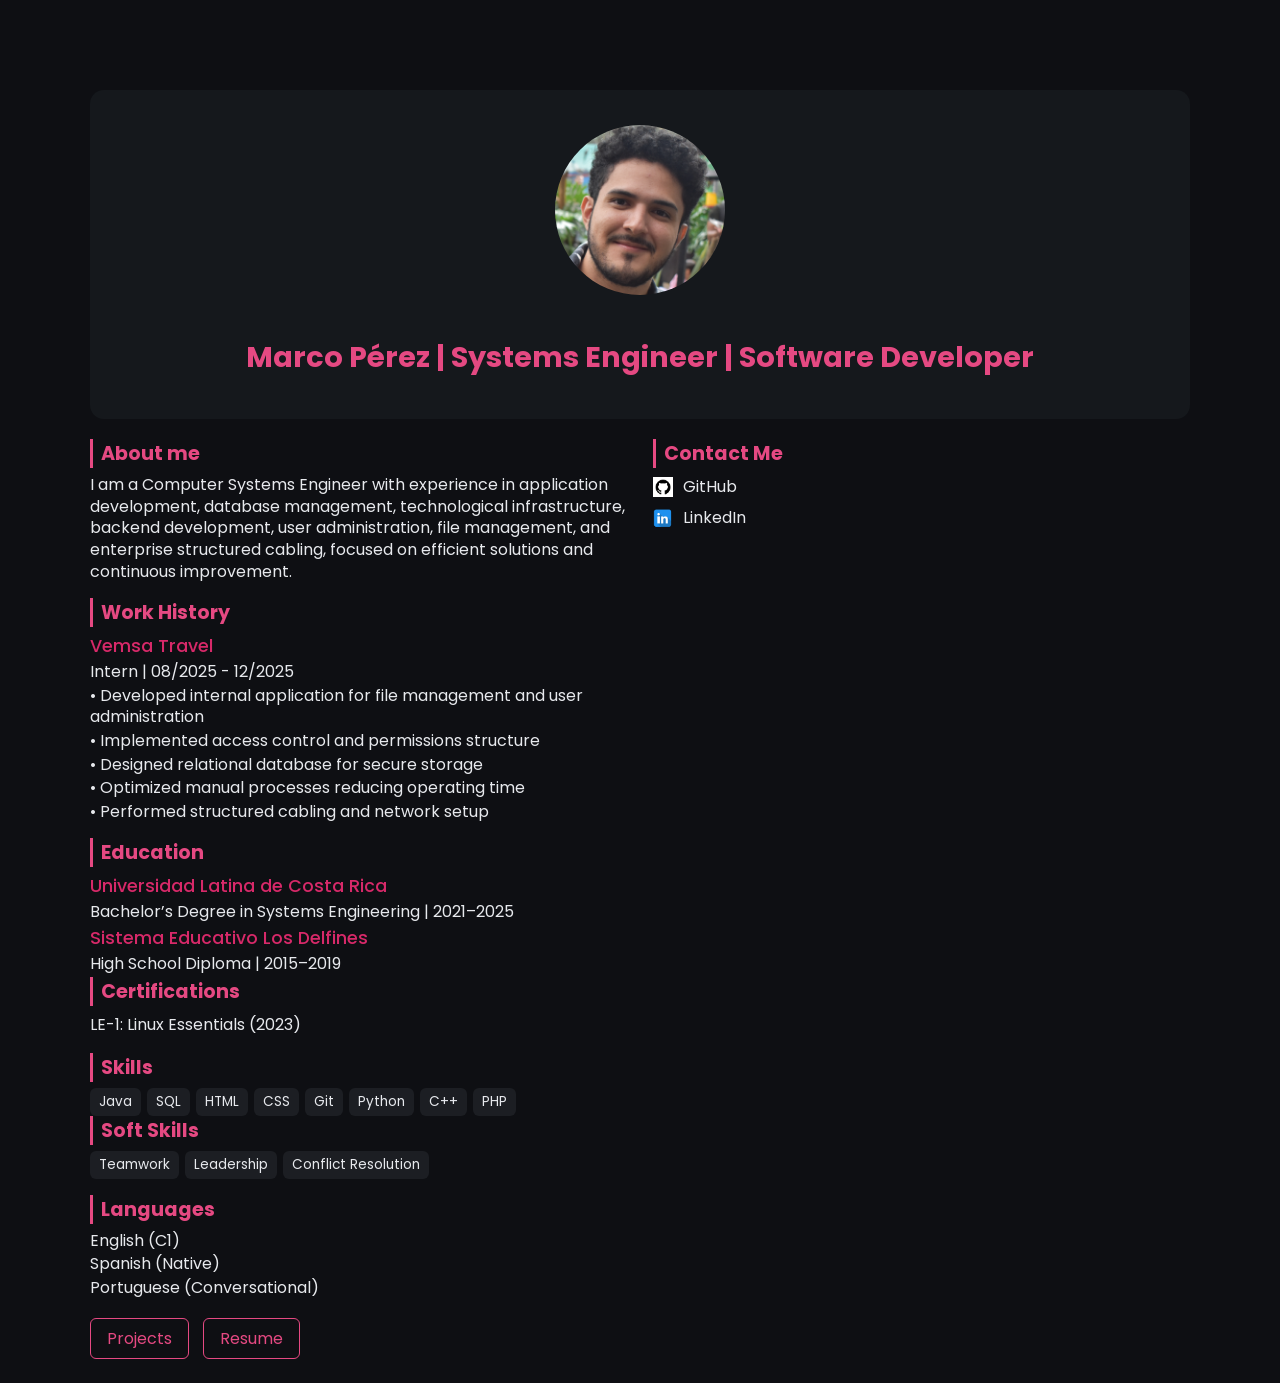
==== commit bcedb773: "last hopefully" ====
--- a/index.html
+++ b/index.html
@@ -43,12 +43,6 @@
         <p>• Performed structured cabling and network setup</p>
       </div>
 
-      <!-- BOTONES -->
-      <div class="full">
-        <a href="proyectos.html" class="projects-btn">Projects</a>
-        <a href="Resume_Marco_Perez_Ribeiro.pdf" target="_blank" class="projects-btn">Resume</a>
-      </div>
-      
       <!-- EDUCATION -->
       <div class="section">
         <h3>Education</h3>
@@ -110,9 +104,12 @@
             <span>LinkedIn</span>
           </a>
         </div>
-      </div>
-
-      
+        <!-- BOTONES -->
+        <div class="full">
+          <a href="proyectos.html" class="projects-btn">Projects</a>
+          <a href="Resume_Marco_Perez_Ribeiro.pdf" target="_blank" class="projects-btn">Resume</a>
+        </div>
+      </div>  
 
     </div>
 
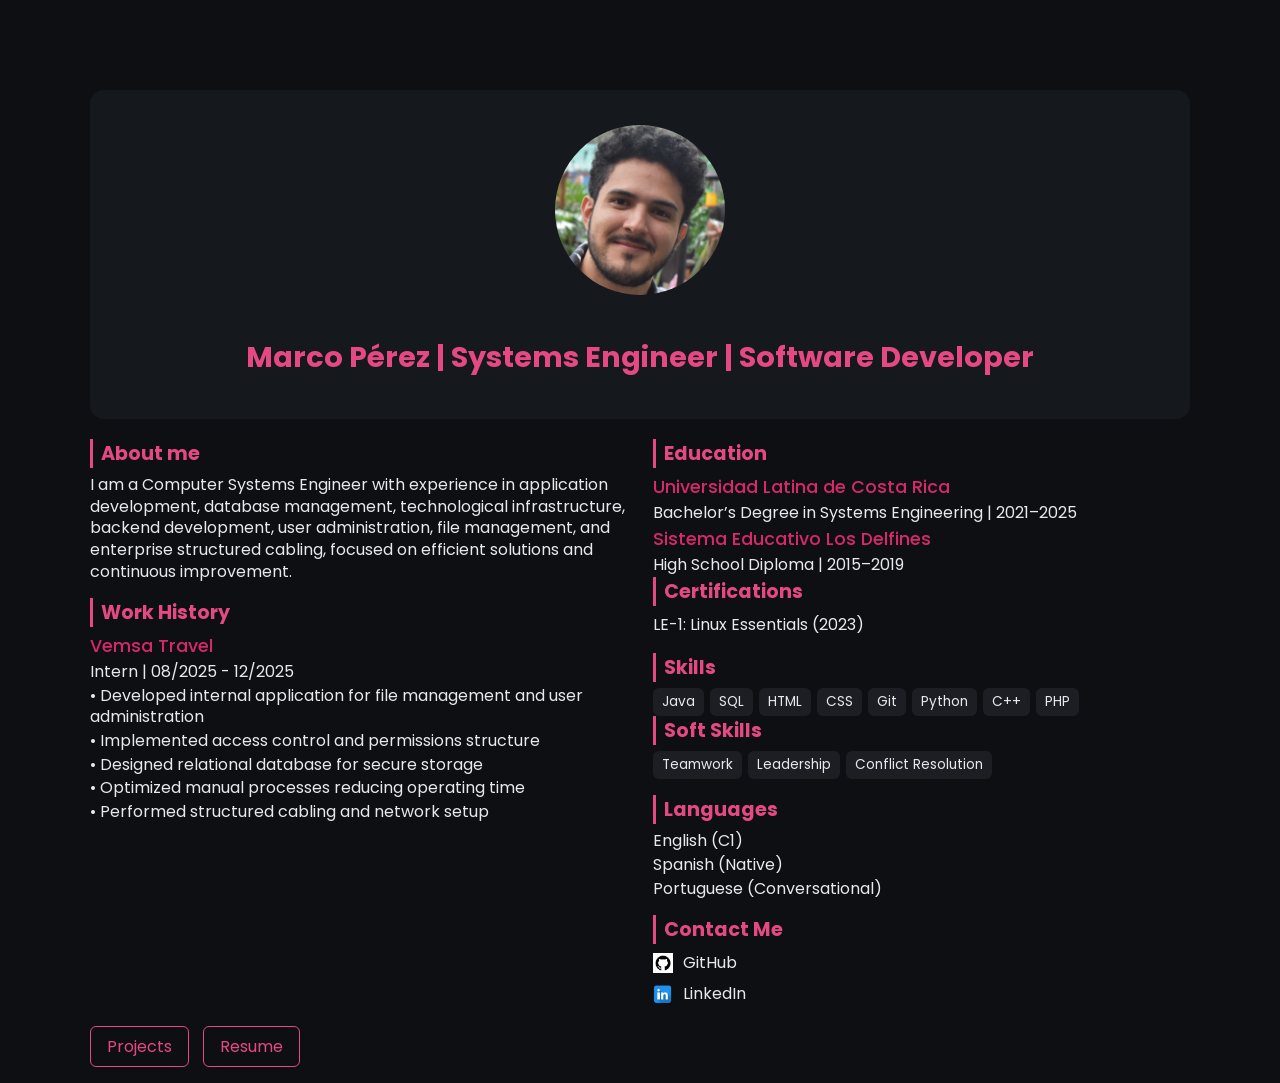
==== commit bf087cc4: ":c" ====
--- a/index.html
+++ b/index.html
@@ -104,12 +104,12 @@
             <span>LinkedIn</span>
           </a>
         </div>
-        <!-- BOTONES -->
-        <div class="full">
-          <a href="proyectos.html" class="projects-btn">Projects</a>
-          <a href="Resume_Marco_Perez_Ribeiro.pdf" target="_blank" class="projects-btn">Resume</a>
-        </div>
-      </div>  
+      </div>
+      <!-- BOTONES -->
+      <div class="full">
+        <a href="proyectos.html" class="projects-btn">Projects</a>
+        <a href="Resume_Marco_Perez_Ribeiro.pdf" target="_blank" class="projects-btn">Resume</a>
+      </div>
 
     </div>
 
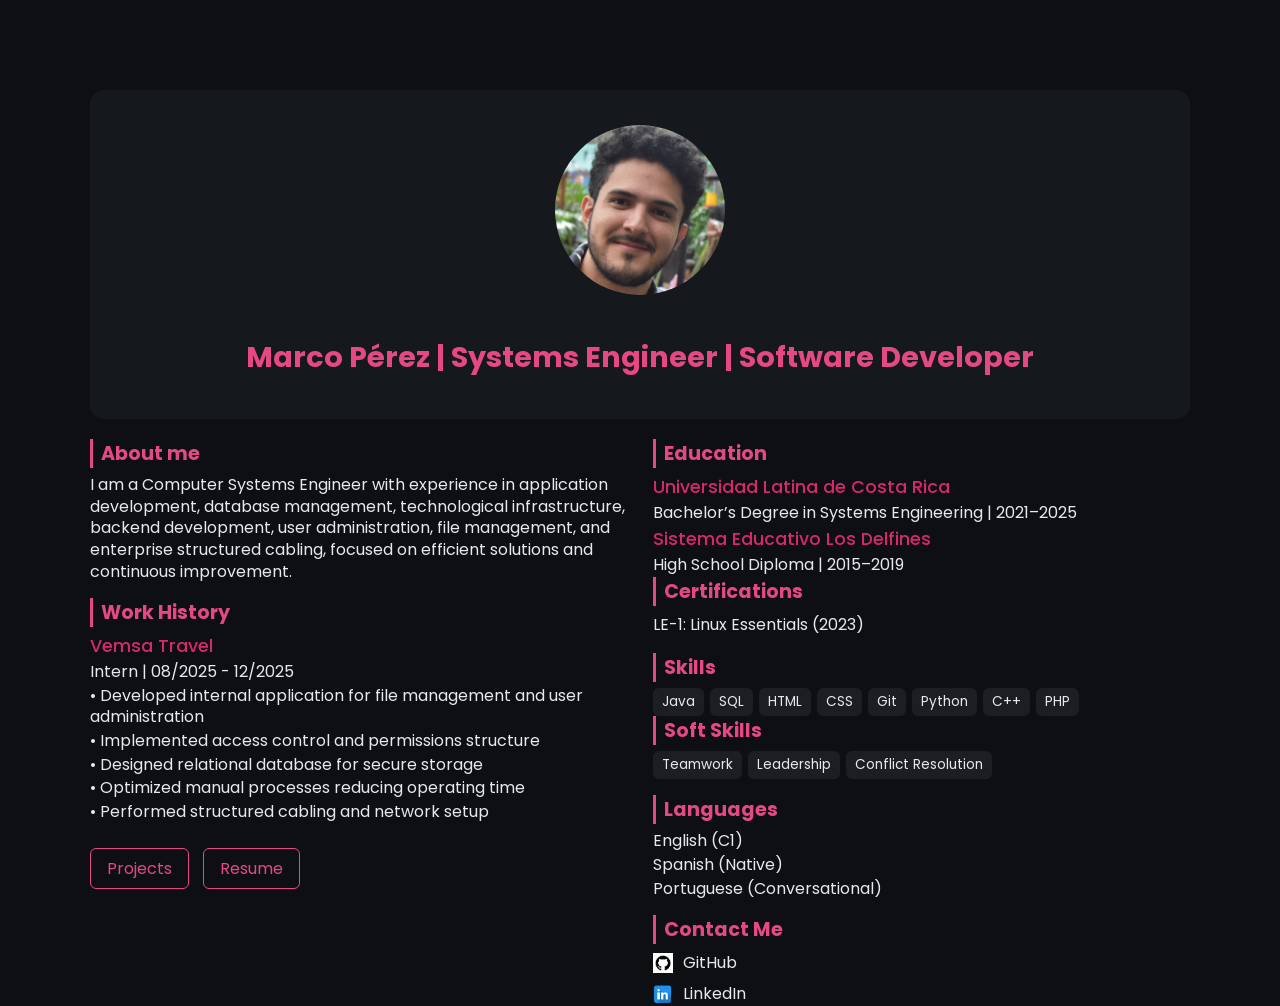
==== commit ecca78af: "aaa4" ====
--- a/index.html
+++ b/index.html
@@ -43,6 +43,12 @@
         <p>• Performed structured cabling and network setup</p>
       </div>
 
+      <!-- BOTONES -->
+      <div class="section">
+        <a href="proyectos.html" class="projects-btn">Projects</a>
+        <a href="Resume_Marco_Perez_Ribeiro.pdf" target="_blank" class="projects-btn">Resume</a>
+      </div>
+      
       <!-- EDUCATION -->
       <div class="section">
         <h3>Education</h3>
@@ -105,11 +111,7 @@
           </a>
         </div>
       </div>
-      <!-- BOTONES -->
-      <div class="full">
-        <a href="proyectos.html" class="projects-btn">Projects</a>
-        <a href="Resume_Marco_Perez_Ribeiro.pdf" target="_blank" class="projects-btn">Resume</a>
-      </div>
+      
 
     </div>
 
